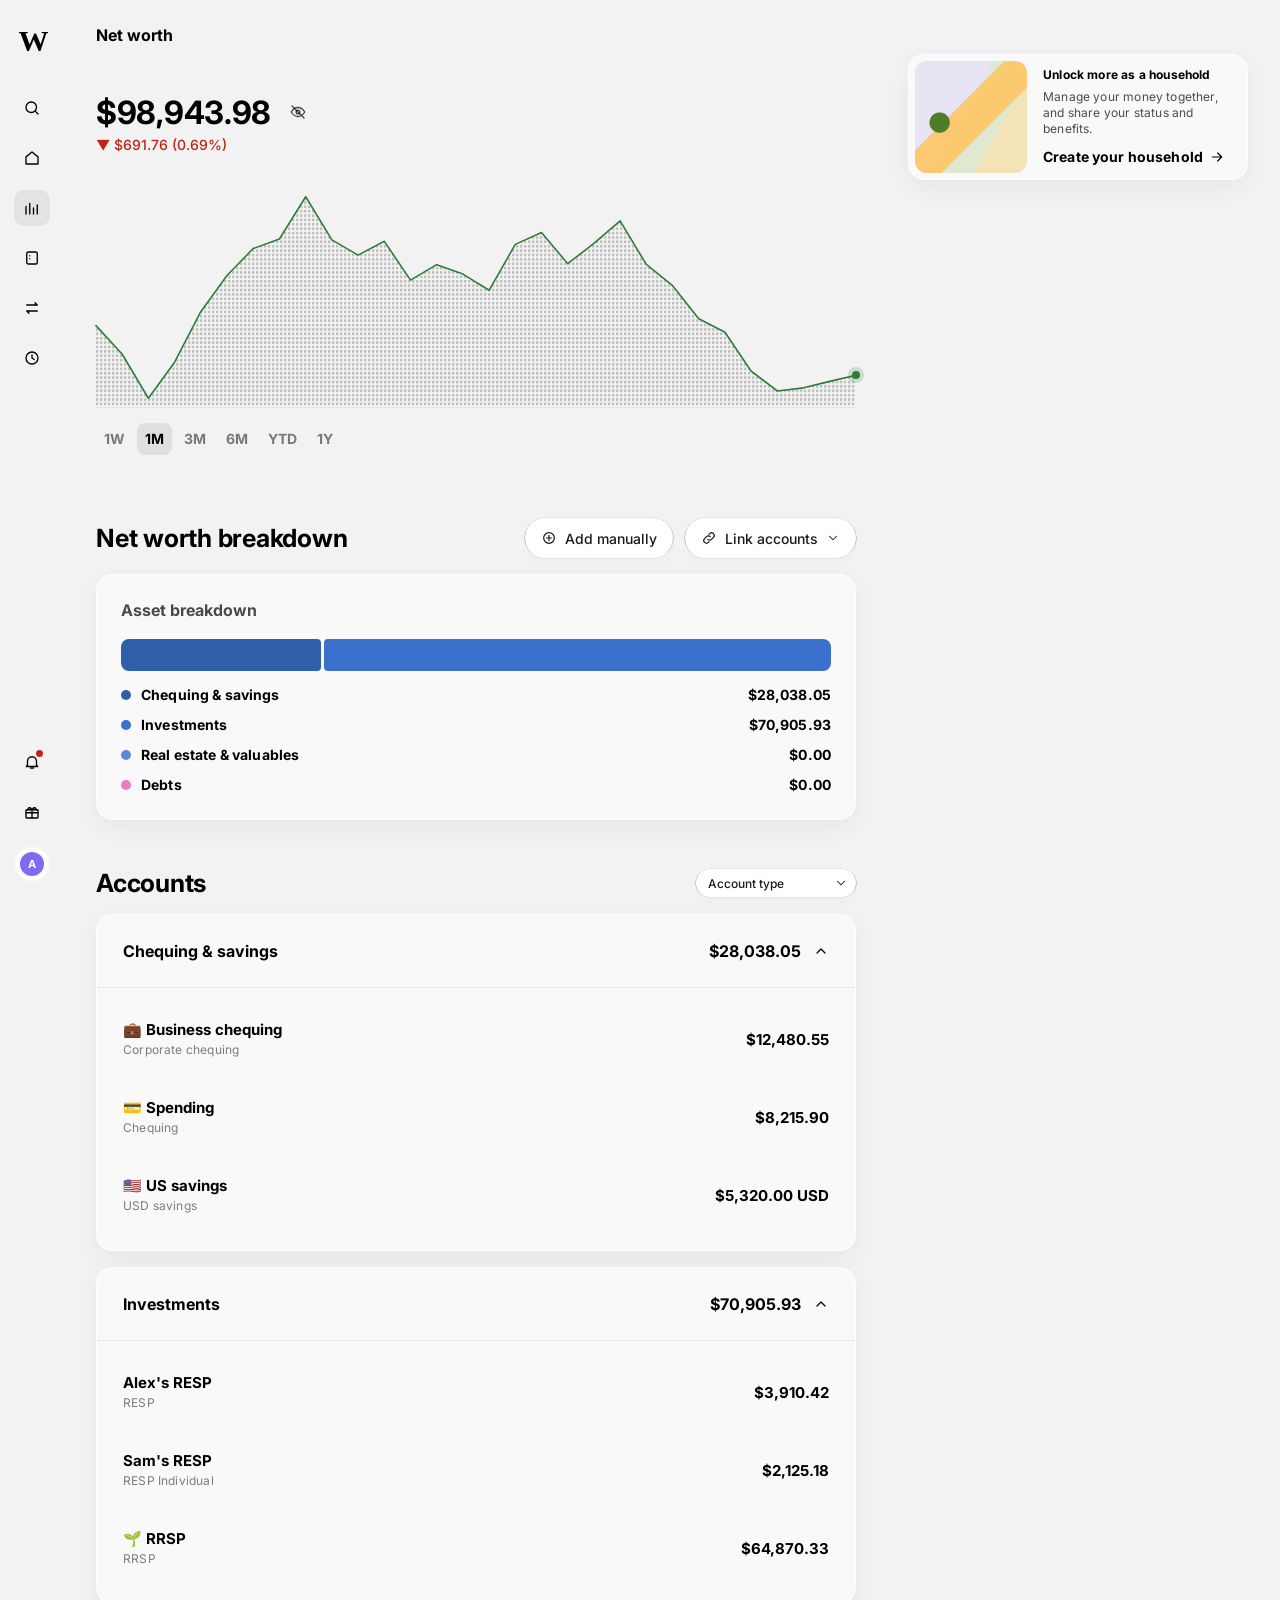
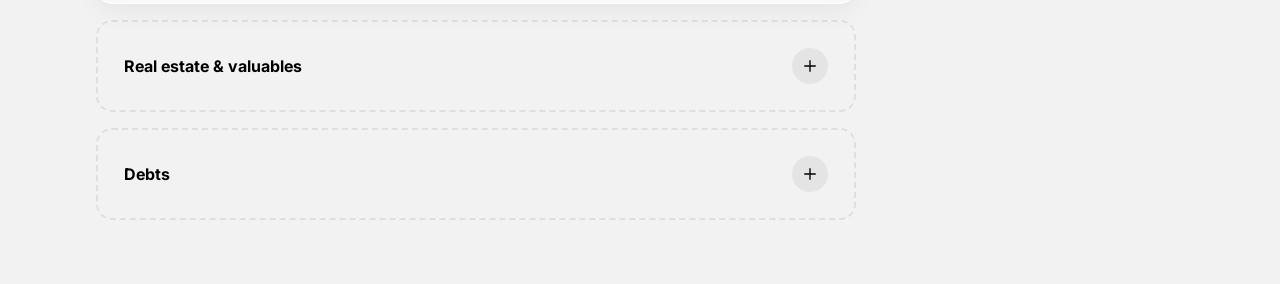
==== index.html @ 1801b8ef "Recreate Wealthsimple net worth page Co-Authored-By: Claude Opus 5.5 <noreply@anthropic.com>" ====
<!doctype html>
<html lang="en">
<head>
  <meta charset="utf-8">
  <meta name="viewport" content="width=device-width, initial-scale=1">
  <title>Net worth</title>
  <link rel="preconnect" href="https://fonts.googleapis.com">
  <link rel="stylesheet" href="https://fonts.googleapis.com/css2?family=Inter:wght@400;500;700&display=swap">
  <link rel="stylesheet" href="styles.css">
</head>
<body>

  <!-- Desktop sidebar -->
  <nav class="sidebar" aria-label="Main">
    <a class="logo" href="#" aria-label="Home">W</a>
    <div class="sidebar-icons">
      <button class="nav-icon" aria-label="Search"><svg viewBox="0 0 24 24"><circle cx="11" cy="11" r="7"/><path d="m20 20-3.5-3.5"/></svg></button>
      <button class="nav-icon" aria-label="Home"><svg viewBox="0 0 24 24"><path d="M4 10.5 12 4l8 6.5V20H4z"/></svg></button>
      <button class="nav-icon is-active" aria-label="Net worth"><svg viewBox="0 0 24 24"><path d="M4 20V10M9 20V6M14 20v-8M19 20V8"/></svg></button>
      <button class="nav-icon" aria-label="Accounts"><svg viewBox="0 0 24 24"><rect x="5" y="4" width="14" height="16" rx="2"/><path d="M9 9h.01M9 13h.01"/></svg></button>
      <button class="nav-icon" aria-label="Transfer"><svg viewBox="0 0 24 24"><path d="M5 8h14l-3-3M19 16H5l3 3"/></svg></button>
      <button class="nav-icon" aria-label="Activity"><svg viewBox="0 0 24 24"><circle cx="12" cy="12" r="8"/><path d="M12 8v4l3 2"/></svg></button>
    </div>
    <div class="sidebar-bottom">
      <button class="nav-icon has-dot" aria-label="Notifications"><svg viewBox="0 0 24 24"><path d="M6 16V11a6 6 0 0 1 12 0v5l1.5 2h-15z"/><path d="M10 20h4"/></svg></button>
      <button class="nav-icon" aria-label="Rewards"><svg viewBox="0 0 24 24"><rect x="4" y="9" width="16" height="11" rx="1"/><path d="M12 9v11M4 13h16M12 9c-2-4-6-3-5 0M12 9c2-4 6-3 5 0"/></svg></button>
      <div class="avatar">A</div>
    </div>
  </nav>

  <!-- Mobile top bar -->
  <header class="mobile-header">
    <button class="back-btn" aria-label="Back"><svg viewBox="0 0 24 24"><path d="M19 12H5m6-6-6 6 6 6"/></svg></button>
    <h1>Net worth</h1>
  </header>

  <main class="page">
    <h1 class="page-title">Net worth</h1>

    <div class="layout">
      <div class="content">

        <!-- Total + chart -->
        <section class="summary">
          <div class="total-row">
            <span class="total" id="total"></span>
            <button class="hide-btn" id="hideBtn" aria-label="Hide balances">
              <svg viewBox="0 0 24 24"><path d="M3 12s3.5-6 9-6 9 6 9 6-3.5 6-9 6-9-6-9-6z"/><circle cx="12" cy="12" r="2.5"/><path d="M4 4l16 16"/></svg>
            </button>
          </div>
          <div class="change" id="change"></div>
          <div class="chart" id="chart"></div>
          <div class="ranges" id="ranges" role="tablist"></div>
        </section>

        <!-- Breakdown -->
        <section>
          <div class="section-head">
            <h2>Net worth breakdown</h2>
            <div class="head-actions">
              <button class="pill"><svg viewBox="0 0 24 24"><circle cx="12" cy="12" r="8"/><path d="M12 8v8M8 12h8"/></svg>Add manually</button>
              <button class="pill"><svg viewBox="0 0 24 24"><path d="M10 14a4 4 0 0 0 5.66 0l3-3a4 4 0 0 0-5.66-5.66l-1 1M14 10a4 4 0 0 0-5.66 0l-3 3a4 4 0 0 0 5.66 5.66l1-1"/></svg>Link accounts<svg class="chev" viewBox="0 0 24 24"><path d="m6 9 6 6 6-6"/></svg></button>
            </div>
          </div>
          <div class="card breakdown">
            <span class="card-label">Asset breakdown</span>
            <div class="bar" id="bar"></div>
            <ul class="legend" id="legend"></ul>
          </div>
        </section>

        <!-- Mobile-only promo + tiles -->
        <div class="mobile-only">
          <div class="card promo promo-mobile">
            <div class="promo-art" aria-hidden="true"></div>
            <div class="promo-text">
              <p class="promo-title">Build wealth, together</p>
              <p class="promo-body">Create a household to get a full view of your shared finances.</p>
            </div>
            <button class="round-btn" aria-label="Create household"><svg viewBox="0 0 24 24"><path d="M5 12h14m-6-6 6 6-6 6"/></svg></button>
          </div>
          <div class="tiles">
            <div><button class="tile" aria-label="Link new account"><svg viewBox="0 0 24 24"><path d="M10 14a4 4 0 0 0 5.66 0l3-3a4 4 0 0 0-5.66-5.66l-1 1M14 10a4 4 0 0 0-5.66 0l-3 3a4 4 0 0 0 5.66 5.66l1-1"/></svg></button><span>Link new account</span></div>
            <div><button class="tile" aria-label="Add manually"><svg viewBox="0 0 24 24"><path d="M12 5v14M5 12h14"/></svg></button><span>Add manually</span></div>
          </div>
        </div>

        <!-- Accounts -->
        <section>
          <div class="section-head">
            <h2>Accounts</h2>
            <label class="pill pill-small select">
              <select id="sort" aria-label="Sort accounts">
                <option value="type">Account type</option>
                <option value="balance">Balance (high to low)</option>
              </select>
              <svg class="chev" viewBox="0 0 24 24"><path d="m6 9 6 6 6-6"/></svg>
            </label>
          </div>
          <div id="accounts"></div>
        </section>
      </div>

      <!-- Desktop promo -->
      <aside class="aside">
        <div class="card promo">
          <div class="promo-art" aria-hidden="true"></div>
          <div class="promo-text">
            <p class="promo-title">Unlock more as a household</p>
            <p class="promo-body">Manage your money together, and share your status and benefits.</p>
            <a class="promo-link" href="#">Create your household <svg viewBox="0 0 24 24"><path d="M5 12h14m-6-6 6 6-6 6"/></svg></a>
          </div>
        </div>
      </aside>
    </div>
  </main>

  <!-- Mobile bottom tab bar -->
  <nav class="tabbar" aria-label="Tabs">
    <button class="tab is-active" aria-label="Home"><svg viewBox="0 0 24 24" class="filled"><path d="M4 10.5 12 4l8 6.5V20h-5v-5h-6v5H4z"/></svg></button>
    <button class="tab" aria-label="Search"><svg viewBox="0 0 24 24"><circle cx="11" cy="11" r="7"/><path d="m20 20-3.5-3.5"/></svg></button>
    <button class="tab" aria-label="Transfer"><svg viewBox="0 0 24 24"><path d="M5 8h14l-3-3M19 16H5l3 3"/></svg></button>
    <button class="tab" aria-label="Activity"><svg viewBox="0 0 24 24"><circle cx="12" cy="12" r="8"/><path d="M12 8v4l3 2"/></svg></button>
  </nav>

  <!-- Account drawer -->
  <div class="overlay" id="overlay" hidden>
    <div class="backdrop" id="backdrop"></div>
    <aside class="drawer" role="dialog" aria-modal="true" aria-labelledby="drawerName">
      <button class="close-btn" id="closeDrawer" aria-label="Close"><svg viewBox="0 0 24 24"><path d="M6 6l12 12M18 6 6 18"/></svg></button>
      <p class="drawer-type" id="drawerType"></p>
      <h3 class="drawer-name" id="drawerName"></h3>
      <p class="drawer-balance" id="drawerBalance"></p>
      <div class="chart chart-small" id="drawerChart"></div>
      <div class="ranges" id="drawerRanges"></div>
      <dl class="drawer-stats" id="drawerStats"></dl>
      <div class="drawer-actions">
        <button class="pill">Edit</button>
        <button class="btn-dark">View details</button>
      </div>
    </aside>
  </div>

  <script src="data.js"></script>
  <script src="app.js"></script>
</body>
</html>
---- styles.css ----
/* Values below were measured from the live Wealthsimple net worth page.
   Wealthsimple Sans is their own font, so Inter stands in for it. */

:root {
  --font: "Wealthsimple Sans", "Inter", -apple-system, BlinkMacSystemFont, sans-serif;

  --page-bg: #f2f2f2;
  --card-bg: #f9f9f9;
  --card-border: #ffffff;
  --card-shadow: 0 8px 24px rgba(0, 0, 0, 0.05);
  --radius-card: 16px;

  --text: #000000;
  --text-strong: #1a1a1a;
  --text-muted: rgba(0, 0, 0, 0.7);
  --text-subtle: rgba(0, 0, 0, 0.5);
  --divider: rgba(0, 0, 0, 0.06);

  --pill-shadow:
    -1.33px 0 0 -0.83px #a0a0a0,
    1.33px 0 0 -0.83px #a0a0a0,
    0 0 0 0.5px #d7d7d7,
    0 6.5px 6px 0.5px rgba(0, 0, 0, 0.016);

  --chart-line: #2f7d3a;
  --chart-fill: rgba(47, 125, 58, 0.12);
  --notification: #c02416;

  --sidebar-w: 64px;
  --content-w: 760px;
}

* { box-sizing: border-box; }

body {
  margin: 0;
  font-family: var(--font);
  font-size: 14px;
  color: var(--text);
  background: var(--page-bg);
  -webkit-font-smoothing: antialiased;
}

button { font: inherit; color: inherit; cursor: pointer; }
h1, h2, h3, p { margin: 0; }

svg {
  width: 20px;
  height: 20px;
  fill: none;
  stroke: currentColor;
  stroke-width: 1.8;
  stroke-linecap: round;
  stroke-linejoin: round;
  flex-shrink: 0;
}
svg.filled { fill: currentColor; stroke: none; }

/* ---------- Sidebar (desktop) ---------- */

.sidebar {
  position: fixed;
  inset: 0 auto 0 0;
  width: var(--sidebar-w);
  display: flex;
  flex-direction: column;
  align-items: center;
  padding: 24px 0;
  gap: 32px;
}
.logo {
  font-family: Georgia, "Times New Roman", serif;
  font-weight: 700;
  font-size: 30px;
  color: var(--text);
  text-decoration: none;
  letter-spacing: -3px;
}
.sidebar-icons, .sidebar-bottom {
  display: flex;
  flex-direction: column;
  align-items: center;
  gap: 14px;
}
.sidebar-bottom { margin-top: auto; }
.nav-icon {
  position: relative;
  width: 36px;
  height: 36px;
  display: grid;
  place-items: center;
  border: 0;
  border-radius: 10px;
  background: transparent;
}
.nav-icon svg { width: 18px; height: 18px; }
.nav-icon:hover, .nav-icon.is-active { background: rgba(0, 0, 0, 0.06); }
.nav-icon.has-dot::after {
  content: "";
  position: absolute;
  top: 6px;
  right: 7px;
  width: 7px;
  height: 7px;
  border-radius: 50%;
  background: var(--notification);
}
.avatar {
  width: 24px;
  height: 24px;
  border-radius: 50%;
  display: grid;
  place-items: center;
  font-size: 11px;
  font-weight: 700;
  color: #fff;
  background: #7c6cf2;
  box-shadow: 0 0 0 5px #fff;
  margin-top: 8px;
}

/* ---------- Page layout ---------- */

.page { padding: 24px 32px 64px calc(var(--sidebar-w) + 32px); }
.page-title { font-size: 16px; font-weight: 700; line-height: 22px; margin-bottom: 48px; }

.layout { display: flex; gap: 32px; align-items: flex-start; }
.content { flex: 0 1 var(--content-w); min-width: 0; display: flex; flex-direction: column; gap: 48px; }
.aside { flex: 0 0 340px; margin-left: auto; position: sticky; top: 24px; margin-top: -40px; }

/* ---------- Summary + chart ---------- */

.total-row { display: flex; align-items: center; gap: 14px; }
.total { font-size: 32px; font-weight: 700; line-height: 38px; letter-spacing: -0.3px; }
.hide-btn { border: 0; background: none; padding: 4px; color: var(--text-muted); }
.hide-btn svg { width: 18px; height: 18px; }
.change { margin-top: 4px; font-size: 14px; font-weight: 500; min-height: 20px; }
.change.up { color: var(--chart-line); }
.change.down { color: var(--notification); }

.chart { position: relative; height: 220px; margin-top: 32px; border-bottom: 1px solid var(--divider); }
.chart svg { width: 100%; height: 100%; display: block; overflow: visible; }
.chart .line { stroke: var(--chart-line); stroke-width: 1.6; fill: none; }
.chart .area { stroke: none; }
.chart .hover-line { stroke: rgba(0, 0, 0, 0.2); stroke-width: 1; }
.chart-tip {
  position: absolute;
  top: -28px;
  transform: translateX(-50%);
  font-size: 12px;
  font-weight: 500;
  white-space: nowrap;
  pointer-events: none;
  color: var(--text-muted);
}
.chart-small { height: 220px; margin-top: 24px; }

.ranges { display: flex; gap: 4px; padding: 15px 0; }
.range {
  border: 0;
  background: none;
  padding: 6px 8px;
  border-radius: 8px;
  font-size: 14px;
  font-weight: 700;
  line-height: 20px;
  color: var(--text-subtle);
}
.range:hover { color: var(--text); }
.range.is-active { color: var(--text); background: rgba(0, 0, 0, 0.08); }

/* ---------- Section headers + pills ---------- */

.section-head {
  display: flex;
  align-items: center;
  justify-content: space-between;
  gap: 12px;
  margin-bottom: 16px;
}
.section-head h2 { font-size: 25px; font-weight: 700; line-height: 30px; letter-spacing: -0.25px; }
.head-actions { display: flex; gap: 12px; }

.pill {
  display: inline-flex;
  align-items: center;
  gap: 8px;
  height: 40px;
  padding: 0 16px;
  border: 0;
  border-radius: 1000px;
  background: #fff;
  box-shadow: var(--pill-shadow);
  font-size: 14px;
  font-weight: 500;
  color: var(--text-strong);
}
.pill svg { width: 16px; height: 16px; }
.pill .chev { width: 14px; height: 14px; }
.pill:hover { background: #fafafa; }
.pill-small { height: 28px; padding: 0 8px 0 12px; font-size: 12px; gap: 4px; }

.select { position: relative; }
.select select {
  appearance: none;
  border: 0;
  background: transparent;
  font: inherit;
  color: inherit;
  padding-right: 4px;
  cursor: pointer;
  outline: none;
}

/* ---------- Cards ---------- */

.card {
  background: var(--card-bg);
  border: 1px solid var(--card-border);
  border-radius: var(--radius-card);
  box-shadow: var(--card-shadow);
}

.breakdown { padding: 24px; }
.card-label { font-size: 16px; font-weight: 700; line-height: 22px; color: var(--text-muted); }

.bar { display: flex; gap: 3px; height: 32px; margin: 18px 0 14px; }
.bar-seg { height: 100%; border-radius: 4px; transition: flex-grow 0.3s; min-width: 4px; }
.bar-seg:first-child { border-top-left-radius: 8px; border-bottom-left-radius: 8px; }
.bar-seg:last-child { border-top-right-radius: 8px; border-bottom-right-radius: 8px; }

.legend { list-style: none; margin: 0; padding: 0; display: flex; flex-direction: column; gap: 10px; }
.legend li { display: flex; align-items: center; gap: 10px; font-weight: 700; line-height: 20px; letter-spacing: 0.14px; }
.legend .amount { margin-left: auto; }
.dot { width: 10px; height: 10px; border-radius: 50%; flex-shrink: 0; }

/* Account groups */
#accounts { display: flex; flex-direction: column; gap: 16px; }

.group { padding: 0; overflow: hidden; }
.group-head {
  width: 100%;
  display: flex;
  align-items: center;
  gap: 12px;
  padding: 26px 26px 26px 26px;
  border: 0;
  background: none;
  text-align: left;
  font-weight: 700;
  font-size: 16px;
}
.group-head .amount { margin-left: auto; }
.group-head .chev { width: 16px; height: 16px; transition: transform 0.2s; }
.group.is-collapsed .chev { transform: rotate(180deg); }
.group-body { border-top: 1px solid var(--divider); padding: 12px 0 16px; }
.group.is-collapsed .group-body { display: none; }

.account {
  width: calc(100% - 16px);
  margin: 0 8px;
  display: flex;
  align-items: center;
  height: 78px;
  padding: 0 18px;
  border: 0;
  border-radius: 8px;
  background: none;
  text-align: left;
}
.account:hover { background: rgba(0, 0, 0, 0.035); }
.account-name { font-weight: 700; font-size: 15px; line-height: 20px; }
.account-type { font-size: 12px; line-height: 16px; letter-spacing: 0.18px; color: var(--text-subtle); margin-top: 2px; }
.account .amount { margin-left: auto; font-weight: 700; font-size: 15px; }

/* Flat list, used when sorting by balance */
.account-card { height: 104px; margin: 0; width: 100%; padding: 0 31px; }

/* Empty group: dashed, with a + button */
.group-empty {
  display: flex;
  align-items: center;
  justify-content: space-between;
  padding: 26px;
  border: 2px dashed rgba(0, 0, 0, 0.08);
  border-radius: var(--radius-card);
  font-weight: 700;
  font-size: 16px;
}
.round-btn {
  width: 36px;
  height: 36px;
  display: grid;
  place-items: center;
  border: 0;
  border-radius: 50%;
  background: rgba(0, 0, 0, 0.06);
}
.round-btn svg { width: 18px; height: 18px; }
.round-btn:hover { background: rgba(0, 0, 0, 0.1); }

/* Promo */
.promo { display: flex; gap: 16px; padding: 6px; align-items: center; }
.promo-art {
  width: 112px;
  height: 112px;
  flex-shrink: 0;
  border-radius: 12px;
  background:
    radial-gradient(circle at 22% 55%, #4f7d27 0 9%, transparent 10%),
    linear-gradient(135deg, transparent 40%, rgba(255, 196, 92, 0.85) 40% 62%, transparent 62%),
    linear-gradient(120deg, #e9e4f3 0 45%, #dfe9cf 45% 70%, #f5e3b8 70%),
    #eee;
}
.promo-title { font-size: 12px; font-weight: 700; line-height: 16px; letter-spacing: 0.18px; }
.promo-body { font-size: 12px; line-height: 16px; letter-spacing: 0.18px; color: var(--text-muted); margin-top: 6px; max-width: 210px; }
.promo-link {
  display: inline-flex;
  align-items: center;
  gap: 6px;
  margin-top: 10px;
  font-weight: 700;
  line-height: 20px;
  letter-spacing: 0.14px;
  color: var(--text);
  text-decoration: none;
}
.promo-link svg { width: 16px; height: 16px; }

/* ---------- Drawer ---------- */

.overlay {
  position: fixed;
  inset: 0;
  z-index: 20;
}
.backdrop {
  position: absolute;
  inset: 0;
  background: rgba(120, 120, 120, 0.45);
  backdrop-filter: blur(6px);
  -webkit-backdrop-filter: blur(6px);
}
.overlay[hidden] { display: none; }
.drawer {
  position: absolute;
  top: 0;
  right: 0;
  width: 432px;
  max-width: 100%;
  background: #fff;
  border-bottom-left-radius: 24px;
  padding: 72px 28px 0;
  box-shadow: 0 16px 40px rgba(0, 0, 0, 0.12);
  animation: slide-in 0.25s ease-out;
}
@keyframes slide-in { from { transform: translateX(40px); opacity: 0; } }
.close-btn { position: absolute; top: 18px; right: 18px; border: 0; background: none; padding: 6px; }
.drawer-type { font-size: 14px; font-weight: 500; color: var(--text-muted); }
.drawer-name { font-size: 19px; font-weight: 700; margin-top: 2px; }
.drawer-balance { font-size: 34px; font-weight: 700; margin-top: 28px; letter-spacing: -0.4px; }
.drawer .chart .area { display: none; }
.drawer-stats { margin: 48px 0 0; }
.drawer-stats div { display: flex; justify-content: space-between; padding: 12px 0; font-size: 14px; }
.drawer-stats div + div { border-top: 1px solid var(--divider); }
.drawer-stats dt { color: var(--text-muted); }
.drawer-stats dd { margin: 0; }
.drawer-actions {
  display: flex;
  justify-content: space-between;
  margin: 16px -28px 0;
  padding: 18px 28px 20px;
  border-top: 1px solid var(--divider);
}
.drawer-actions .pill { width: 130px; justify-content: center; }
.btn-dark {
  height: 42px;
  padding: 0 24px;
  border: 0;
  border-radius: 1000px;
  background: #000;
  color: #fff;
  font-weight: 500;
}

/* Hidden balances */
body.is-hidden .money { filter: blur(7px); user-select: none; }

/* ---------- Mobile ---------- */

.mobile-header, .tabbar, .mobile-only { display: none; }

@media (max-width: 720px) {
  .sidebar, .aside, .page-title, .head-actions { display: none; }

  .mobile-header {
    display: flex;
    align-items: center;
    justify-content: center;
    position: sticky;
    top: 0;
    z-index: 10;
    height: 72px;
    background: linear-gradient(var(--page-bg) 70%, rgba(242, 242, 242, 0));
  }
  .mobile-header h1 { font-size: 17px; font-weight: 700; }
  .back-btn {
    position: absolute;
    left: 16px;
    width: 48px;
    height: 48px;
    display: grid;
    place-items: center;
    border-radius: 50%;
    border: 1px solid rgba(0, 0, 0, 0.08);
    background: #fff;
  }

  .page { padding: 8px 16px 120px; }
  .content { gap: 32px; }
  .total { font-size: 28px; }
  .chart { height: 180px; }

  .breakdown .card-label { font-size: 15px; }
  .bar { height: 48px; margin: 22px 0 20px; }
  .bar-seg:first-child { border-top-left-radius: 10px; border-bottom-left-radius: 10px; }
  .bar-seg:last-child { border-top-right-radius: 10px; border-bottom-right-radius: 10px; }
  .legend { gap: 16px; }
  .legend li { font-weight: 400; font-size: 15px; color: var(--text-muted); }
  .legend .amount { color: var(--text); font-weight: 500; }

  .mobile-only { display: flex; flex-direction: column; gap: 20px; }
  .promo-mobile { position: relative; padding: 6px; align-items: stretch; }
  .promo-mobile .promo-art { width: 118px; height: auto; min-height: 136px; }
  .promo-mobile .promo-text { padding: 20px 40px 20px 0; }
  .promo-mobile .promo-title { font-size: 15px; }
  .promo-mobile .promo-body { font-size: 15px; line-height: 21px; max-width: none; }
  .promo-mobile .round-btn { position: absolute; right: 10px; bottom: 10px; }

  .tiles { display: grid; grid-template-columns: 1fr 1fr; gap: 12px; text-align: center; }
  .tiles span { display: block; font-weight: 700; font-size: 12px; margin-top: 12px; }
  .tile {
    width: 100%;
    height: 64px;
    display: grid;
    place-items: center;
    border: 1px solid #fff;
    border-radius: 16px;
    background: var(--card-bg);
    box-shadow: var(--card-shadow);
  }

  .section-head h2 { font-size: 24px; }
  .select { box-shadow: none; background: none; font-size: 15px; color: var(--text-muted); }

  .group-head { padding: 22px 20px; font-size: 16px; color: var(--text-muted); font-weight: 500; }
  .group-head .amount { color: var(--text); font-weight: 500; }
  .group-head .chev {
    width: 32px;
    height: 32px;
    padding: 8px;
    border-radius: 50%;
    background: rgba(0, 0, 0, 0.05);
  }
  .group-body { border-top: 0; padding-top: 0; }
  .account { height: 70px; padding: 0 12px; }
  .account-name { font-weight: 400; font-size: 16px; }
  .account-type { font-size: 14px; }
  .account .amount { font-weight: 400; font-size: 16px; }

  .tabbar {
    display: flex;
    position: fixed;
    left: 50%;
    bottom: 20px;
    z-index: 15;
    transform: translateX(-50%);
    gap: 4px;
    padding: 4px;
    border-radius: 1000px;
    background: rgba(255, 255, 255, 0.85);
    backdrop-filter: blur(14px);
    -webkit-backdrop-filter: blur(14px);
    box-shadow: 0 0 0 1px rgba(0, 0, 0, 0.06), 0 8px 24px rgba(0, 0, 0, 0.1);
  }
  .tab {
    width: 72px;
    height: 56px;
    display: grid;
    place-items: center;
    border: 0;
    border-radius: 1000px;
    background: none;
    color: rgba(0, 0, 0, 0.4);
  }
  .tab svg { width: 24px; height: 24px; }
  .tab.is-active { background: rgba(0, 0, 0, 0.07); color: var(--text); }

  .drawer { width: 100%; border-radius: 0 0 24px 24px; }
}
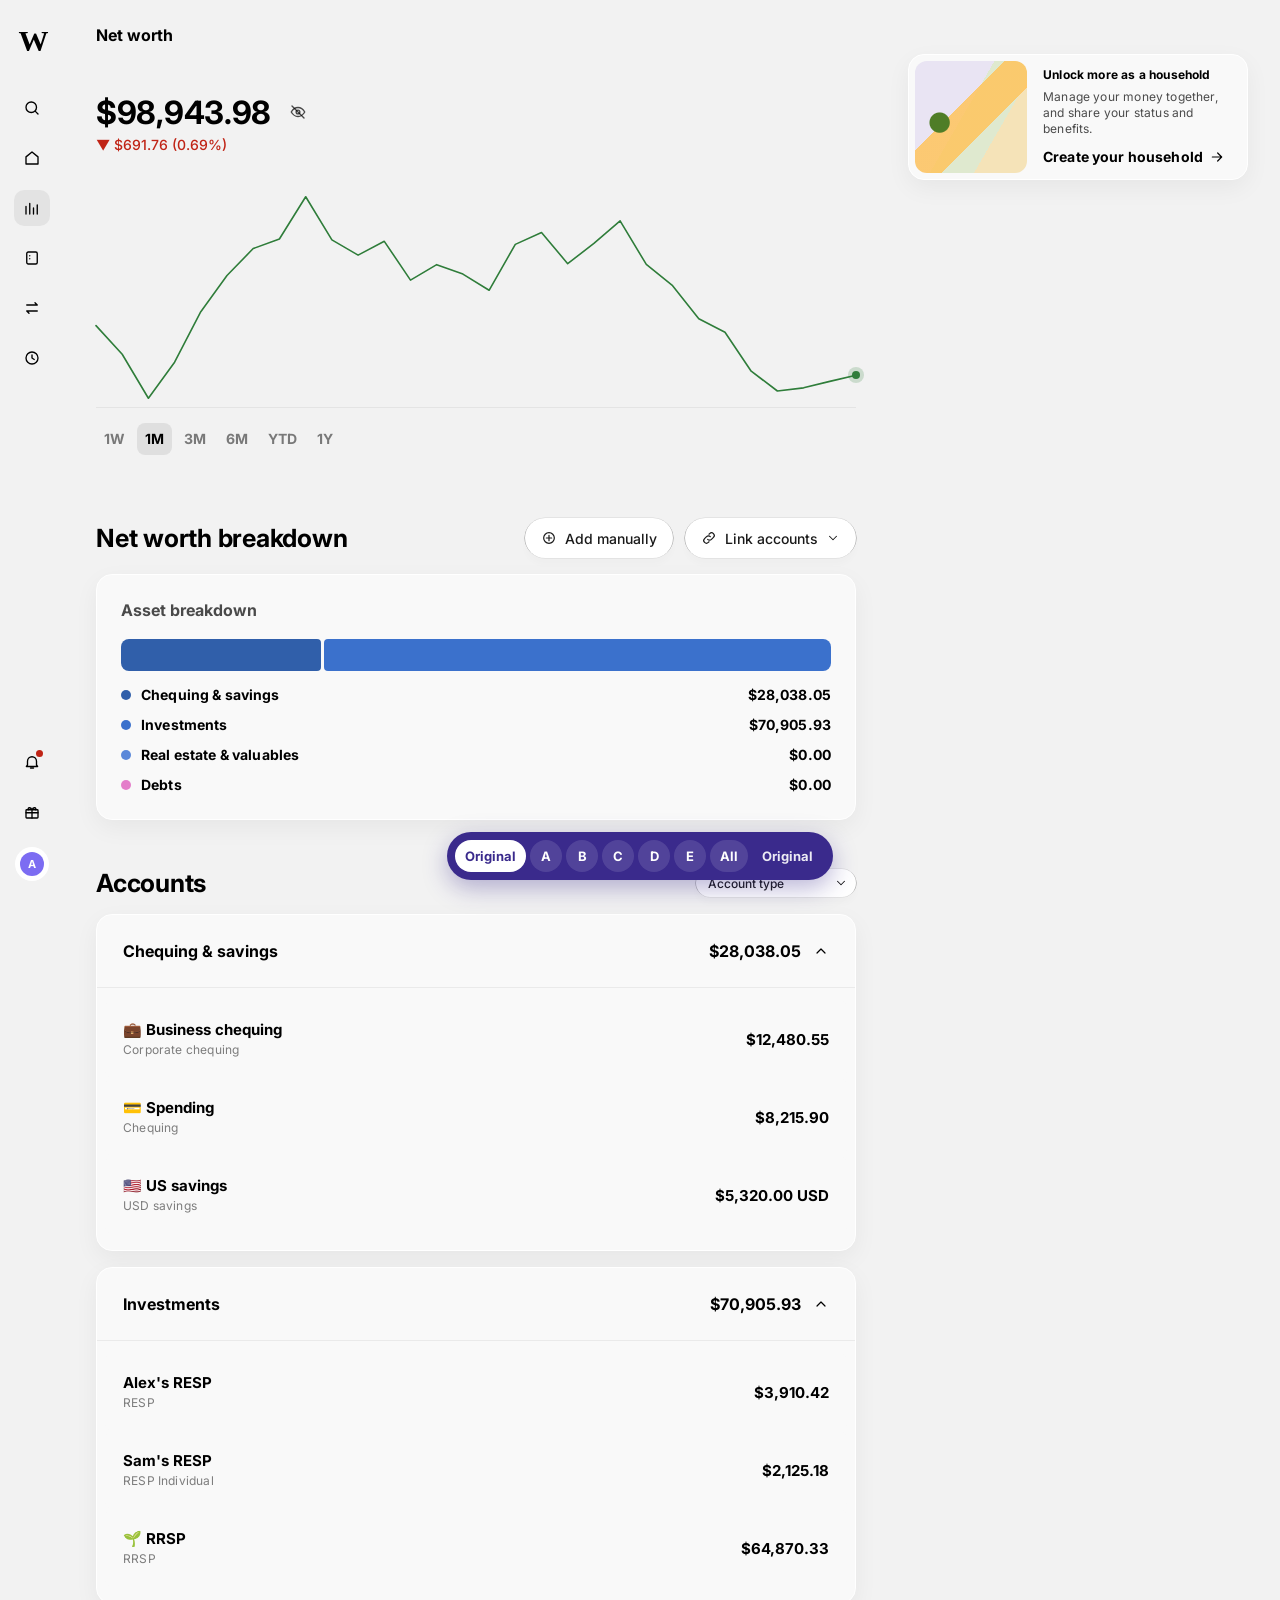
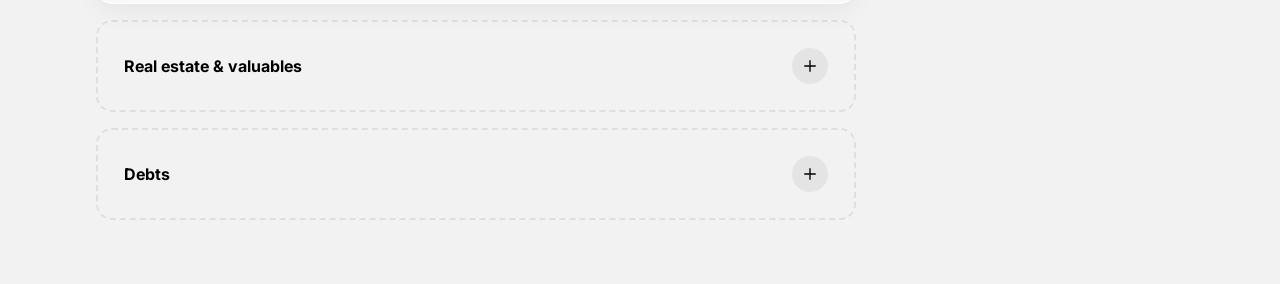
==== commit 56f31097: "Prototype five ways to leave accounts out of net worth A: switch in the account panel. B: customize-" ====
--- a/index.html
+++ b/index.html
@@ -9,6 +9,9 @@
   <link rel="stylesheet" href="styles.css">
 </head>
 <body>
+
+  <!-- Prototype switcher: not part of the design -->
+  <div class="switcher" id="switcher"></div>
 
   <!-- Desktop sidebar -->
   <nav class="sidebar" aria-label="Main">
@@ -42,13 +45,18 @@
 
         <!-- Total + chart -->
         <section class="summary">
+          <div class="view-bar" id="viewBar"></div>
           <div class="total-row">
             <span class="total" id="total"></span>
             <button class="hide-btn" id="hideBtn" aria-label="Hide balances">
               <svg viewBox="0 0 24 24"><path d="M3 12s3.5-6 9-6 9 6 9 6-3.5 6-9 6-9-6-9-6z"/><circle cx="12" cy="12" r="2.5"/><path d="M4 4l16 16"/></svg>
             </button>
+            <button class="hide-btn" id="customizeBtn" aria-label="Customize your net worth" hidden>
+              <svg viewBox="0 0 24 24"><path d="M4 7h10M18 7h2M4 17h4M12 17h8"/><circle cx="16" cy="7" r="2"/><circle cx="10" cy="17" r="2"/></svg>
+            </button>
           </div>
           <div class="change" id="change"></div>
+          <div class="total-note" id="totalNote"></div>
           <div class="chart" id="chart"></div>
           <div class="ranges" id="ranges" role="tablist"></div>
         </section>
@@ -134,6 +142,7 @@
       <div class="chart chart-small" id="drawerChart"></div>
       <div class="ranges" id="drawerRanges"></div>
       <dl class="drawer-stats" id="drawerStats"></dl>
+      <div id="drawerExtra"></div>
       <div class="drawer-actions">
         <button class="pill">Edit</button>
         <button class="btn-dark">View details</button>
@@ -141,6 +150,14 @@
     </aside>
   </div>
 
+  <!-- Account picker sheet (prototypes B and E) -->
+  <div class="overlay" id="sheetOverlay" hidden>
+    <div class="backdrop" data-close></div>
+    <div class="sheet" id="sheet" role="dialog" aria-modal="true"></div>
+  </div>
+
+  <div class="toast" id="toast" role="status" hidden></div>
+
   <script src="data.js"></script>
   <script src="app.js"></script>
 </body>
--- a/styles.css
+++ b/styles.css
@@ -23,7 +23,6 @@
     0 6.5px 6px 0.5px rgba(0, 0, 0, 0.016);
 
   --chart-line: #2f7d3a;
-  --chart-fill: rgba(47, 125, 58, 0.12);
   --notification: #c02416;
 
   --sidebar-w: 64px;
@@ -141,7 +140,6 @@
 .chart { position: relative; height: 220px; margin-top: 32px; border-bottom: 1px solid var(--divider); }
 .chart svg { width: 100%; height: 100%; display: block; overflow: visible; }
 .chart .line { stroke: var(--chart-line); stroke-width: 1.6; fill: none; }
-.chart .area { stroke: none; }
 .chart .hover-line { stroke: rgba(0, 0, 0, 0.2); stroke-width: 1; }
 .chart-tip {
   position: absolute;
@@ -256,25 +254,39 @@
 .group-body { border-top: 1px solid var(--divider); padding: 12px 0 16px; }
 .group.is-collapsed .group-body { display: none; }
 
+/* Each account is a row: a foreground (the clickable account plus any
+   action button) that can slide to reveal a swipe action behind it. */
+.account-row { position: relative; margin: 0 8px; border-radius: 8px; overflow: hidden; }
+.row-fg {
+  position: relative;
+  z-index: 1;
+  display: flex;
+  align-items: center;
+  border-radius: 8px;
+  background: var(--card-bg);
+  transition: transform 0.2s ease-out;
+  touch-action: pan-y;
+}
+.row-fg:hover { background: #f2f2f2; }
 .account {
-  width: calc(100% - 16px);
-  margin: 0 8px;
+  flex: 1;
+  min-width: 0;
   display: flex;
   align-items: center;
   height: 78px;
   padding: 0 18px;
   border: 0;
-  border-radius: 8px;
   background: none;
   text-align: left;
 }
-.account:hover { background: rgba(0, 0, 0, 0.035); }
 .account-name { font-weight: 700; font-size: 15px; line-height: 20px; }
 .account-type { font-size: 12px; line-height: 16px; letter-spacing: 0.18px; color: var(--text-subtle); margin-top: 2px; }
 .account .amount { margin-left: auto; font-weight: 700; font-size: 15px; }
 
 /* Flat list, used when sorting by balance */
-.account-card { height: 104px; margin: 0; width: 100%; padding: 0 31px; }
+.account-row.card { margin: 0; }
+.account-row.card .row-fg { border-radius: var(--radius-card); }
+.account-card { height: 104px; padding: 0 31px; }
 
 /* Empty group: dashed, with a + button */
 .group-empty {
@@ -359,7 +371,6 @@
 .drawer-type { font-size: 14px; font-weight: 500; color: var(--text-muted); }
 .drawer-name { font-size: 19px; font-weight: 700; margin-top: 2px; }
 .drawer-balance { font-size: 34px; font-weight: 700; margin-top: 28px; letter-spacing: -0.4px; }
-.drawer .chart .area { display: none; }
 .drawer-stats { margin: 48px 0 0; }
 .drawer-stats div { display: flex; justify-content: space-between; padding: 12px 0; font-size: 14px; }
 .drawer-stats div + div { border-top: 1px solid var(--divider); }
@@ -498,3 +509,303 @@
 
   .drawer { width: 100%; border-radius: 0 0 24px 24px; }
 }
+
+/* =========================================================
+   Exclude-accounts prototypes (variants A to E)
+   ========================================================= */
+
+/* Accounts left out of the total */
+.is-excluded .account-name,
+.is-excluded .account .amount { color: var(--text-subtle); }
+.tag {
+  display: inline-block;
+  margin-left: 8px;
+  padding: 2px 8px;
+  border-radius: 1000px;
+  background: rgba(0, 0, 0, 0.06);
+  color: var(--text-muted);
+  font-size: 11px;
+  font-weight: 500;
+  line-height: 16px;
+  vertical-align: 1px;
+}
+
+/* Icon button inside a row (D: eye, C: more) */
+.row-action {
+  width: 36px;
+  height: 36px;
+  margin-right: 12px;
+  display: grid;
+  place-items: center;
+  border: 0;
+  border-radius: 50%;
+  background: none;
+  color: var(--text-muted);
+  opacity: 0;
+}
+.row-action svg { width: 18px; height: 18px; }
+.row-action:hover { background: rgba(0, 0, 0, 0.07); color: var(--text); }
+.row-fg:hover .row-action,
+.row-action:focus-visible,
+.is-excluded .row-action,
+.row-action.always { opacity: 1; }
+
+/* D: swipe action revealed behind the row on mobile */
+.swipe-action {
+  position: absolute;
+  inset: 0 0 0 auto;
+  width: 110px;
+  border: 0;
+  background: #1a1a1a;
+  color: #fff;
+  font-weight: 500;
+  font-size: 14px;
+  visibility: hidden;
+}
+.account-row.show-swipe .swipe-action { visibility: visible; }
+
+/* B and E: total note under the change line */
+.total-note { margin-top: 10px; }
+.total-note:empty { display: none; }
+.chip-btn {
+  display: inline-flex;
+  align-items: center;
+  gap: 6px;
+  height: 28px;
+  padding: 0 12px;
+  border: 0;
+  border-radius: 1000px;
+  background: rgba(59, 113, 204, 0.12);
+  color: #23508f;
+  font-size: 12px;
+  font-weight: 700;
+}
+.chip-btn svg { width: 14px; height: 14px; }
+.note-text { font-size: 13px; color: var(--text-muted); }
+
+/* E: saved views */
+.view-bar { display: flex; flex-wrap: wrap; align-items: center; gap: 8px; margin-bottom: 18px; }
+.view-bar:empty { display: none; }
+.view-pill {
+  height: 32px;
+  padding: 0 14px;
+  border: 0;
+  border-radius: 1000px;
+  background: #fff;
+  box-shadow: var(--pill-shadow);
+  font-size: 13px;
+  font-weight: 500;
+}
+.view-pill.is-active { background: #000; color: #fff; box-shadow: none; }
+.view-pill.is-new { background: none; box-shadow: none; border: 1.5px dashed rgba(0, 0, 0, 0.18); color: var(--text-muted); }
+.view-edit { border: 0; background: none; font-size: 13px; font-weight: 500; color: var(--text-muted); text-decoration: underline; }
+
+/* C: Not counted section and row menu */
+.not-counted {
+  padding: 22px 8px 12px;
+  border: 2px dashed rgba(0, 0, 0, 0.1);
+  border-radius: var(--radius-card);
+}
+.not-counted .row-fg { background: none; }
+.not-counted .row-fg:hover { background: rgba(0, 0, 0, 0.035); }
+.nc-head { display: flex; align-items: flex-start; gap: 12px; padding: 0 18px 12px; }
+.nc-title { font-weight: 700; font-size: 16px; }
+.nc-sub { font-size: 12px; color: var(--text-subtle); margin-top: 4px; }
+.nc-head .amount { margin-left: auto; font-weight: 700; font-size: 16px; color: var(--text-subtle); }
+.group-note { padding: 18px 26px 22px; font-size: 13px; color: var(--text-subtle); }
+
+.menu {
+  position: absolute;
+  z-index: 30;
+  width: 210px;
+  padding: 6px;
+  border-radius: 12px;
+  background: #fff;
+  box-shadow: 0 0 0 1px rgba(0, 0, 0, 0.06), 0 12px 32px rgba(0, 0, 0, 0.14);
+}
+.menu button {
+  width: 100%;
+  padding: 10px 12px;
+  border: 0;
+  border-radius: 8px;
+  background: none;
+  text-align: left;
+  font-size: 14px;
+}
+.menu button:hover { background: rgba(0, 0, 0, 0.05); }
+
+/* A: include switch in the account panel */
+.include-row {
+  display: flex;
+  align-items: center;
+  gap: 16px;
+  margin-top: 8px;
+  padding: 14px 0;
+  border-top: 1px solid var(--divider);
+}
+.include-title { font-weight: 700; font-size: 14px; }
+.include-sub { font-size: 12px; line-height: 16px; color: var(--text-muted); margin-top: 3px; }
+.switch {
+  position: relative;
+  flex-shrink: 0;
+  width: 44px;
+  height: 26px;
+  margin-left: auto;
+  border: 0;
+  border-radius: 1000px;
+  background: rgba(0, 0, 0, 0.18);
+  transition: background 0.2s;
+}
+.switch::after {
+  content: "";
+  position: absolute;
+  top: 3px;
+  left: 3px;
+  width: 20px;
+  height: 20px;
+  border-radius: 50%;
+  background: #fff;
+  box-shadow: 0 1px 3px rgba(0, 0, 0, 0.25);
+  transition: transform 0.2s;
+}
+.switch[aria-checked="true"] { background: #000; }
+.switch[aria-checked="true"]::after { transform: translateX(18px); }
+
+/* B and E: account picker sheet */
+.sheet {
+  position: absolute;
+  top: 50%;
+  left: 50%;
+  transform: translate(-50%, -50%);
+  width: 480px;
+  max-width: calc(100% - 32px);
+  max-height: calc(100% - 64px);
+  display: flex;
+  flex-direction: column;
+  border-radius: 20px;
+  background: #fff;
+  box-shadow: 0 16px 40px rgba(0, 0, 0, 0.16);
+}
+.sheet-head { display: flex; align-items: center; padding: 22px 24px 4px; }
+.sheet-head h3 { font-size: 19px; font-weight: 700; }
+.sheet-head .close-btn { position: static; margin-left: auto; }
+.sheet-body { padding: 0 24px; overflow-y: auto; }
+.sheet-preview {
+  margin: 12px 0 8px;
+  padding: 14px 16px;
+  border-radius: 12px;
+  background: var(--page-bg);
+  font-size: 13px;
+  color: var(--text-muted);
+}
+.sheet-preview strong { display: block; margin-top: 2px; font-size: 22px; color: var(--text); }
+.sheet-group { margin-top: 16px; font-size: 12px; font-weight: 700; color: var(--text-subtle); letter-spacing: 0.3px; }
+.check-row { display: flex; align-items: center; gap: 12px; padding: 12px 0; border-bottom: 1px solid var(--divider); cursor: pointer; }
+.check-row input { width: 18px; height: 18px; accent-color: #000; margin: 0; }
+.check-row .amount { margin-left: auto; font-weight: 500; }
+.check-row.is-off .account-name, .check-row.is-off .amount { color: var(--text-subtle); }
+.name-field { display: block; margin-top: 14px; font-size: 13px; font-weight: 500; }
+.name-field input {
+  display: block;
+  width: 100%;
+  height: 42px;
+  margin-top: 6px;
+  padding: 0 12px;
+  border: 1px solid rgba(0, 0, 0, 0.15);
+  border-radius: 10px;
+  font: inherit;
+  font-size: 15px;
+}
+.field-error { margin-top: 6px; font-size: 12px; color: var(--notification); }
+.sheet-foot { display: flex; justify-content: space-between; gap: 12px; padding: 16px 24px 20px; border-top: 1px solid var(--divider); }
+
+/* Undo toast */
+.toast {
+  position: fixed;
+  z-index: 40;
+  left: 50%;
+  bottom: 104px;
+  transform: translateX(-50%);
+  display: flex;
+  align-items: center;
+  gap: 16px;
+  padding: 12px 14px 12px 18px;
+  border-radius: 14px;
+  background: #1a1a1a;
+  color: #fff;
+  font-size: 14px;
+  white-space: nowrap;
+  box-shadow: 0 8px 24px rgba(0, 0, 0, 0.2);
+}
+.toast[hidden] { display: none; }
+.toast button { border: 0; background: none; color: #9cc1ff; font-weight: 700; }
+
+/* Prototype switcher (not part of the design) */
+.switcher {
+  position: fixed;
+  z-index: 50;
+  left: 50%;
+  bottom: 20px;
+  transform: translateX(-50%);
+  display: flex;
+  align-items: center;
+  gap: 14px;
+  padding: 8px 16px 8px 8px;
+  border-radius: 1000px;
+  background: #3a2a8c;
+  color: #fff;
+  font-size: 13px;
+  box-shadow: 0 8px 24px rgba(58, 42, 140, 0.35);
+  white-space: nowrap;
+}
+.sw-buttons { display: flex; gap: 4px; }
+.sw-btn {
+  min-width: 32px;
+  height: 32px;
+  padding: 0 10px;
+  display: grid;
+  place-items: center;
+  border-radius: 1000px;
+  color: #fff;
+  text-decoration: none;
+  font-weight: 700;
+  background: rgba(255, 255, 255, 0.12);
+}
+.sw-btn:hover { background: rgba(255, 255, 255, 0.24); }
+.sw-btn.is-active { background: #fff; color: #3a2a8c; }
+.sw-hint b { font-weight: 700; margin-right: 4px; }
+.sw-hint { opacity: 0.9; }
+
+@media (max-width: 720px) {
+  .row-action.d-eye { display: none; }
+  .is-excluded .row-action.d-eye { display: grid; }
+  .row-fg { user-select: none; -webkit-user-select: none; }
+  .not-counted { padding: 18px 0 8px; }
+
+  .sheet {
+    top: auto;
+    bottom: 0;
+    left: 0;
+    transform: none;
+    width: 100%;
+    max-width: none;
+    max-height: 88%;
+    border-radius: 24px 24px 0 0;
+  }
+
+  .toast { bottom: 100px; }
+
+  .switcher {
+    position: static;
+    transform: none;
+    flex-direction: column;
+    align-items: stretch;
+    gap: 8px;
+    margin: 8px 16px 0;
+    padding: 10px;
+    border-radius: 16px;
+    white-space: normal;
+  }
+  .sw-buttons { justify-content: space-between; }
+  .sw-hint { padding: 0 4px; font-size: 12px; }
+}
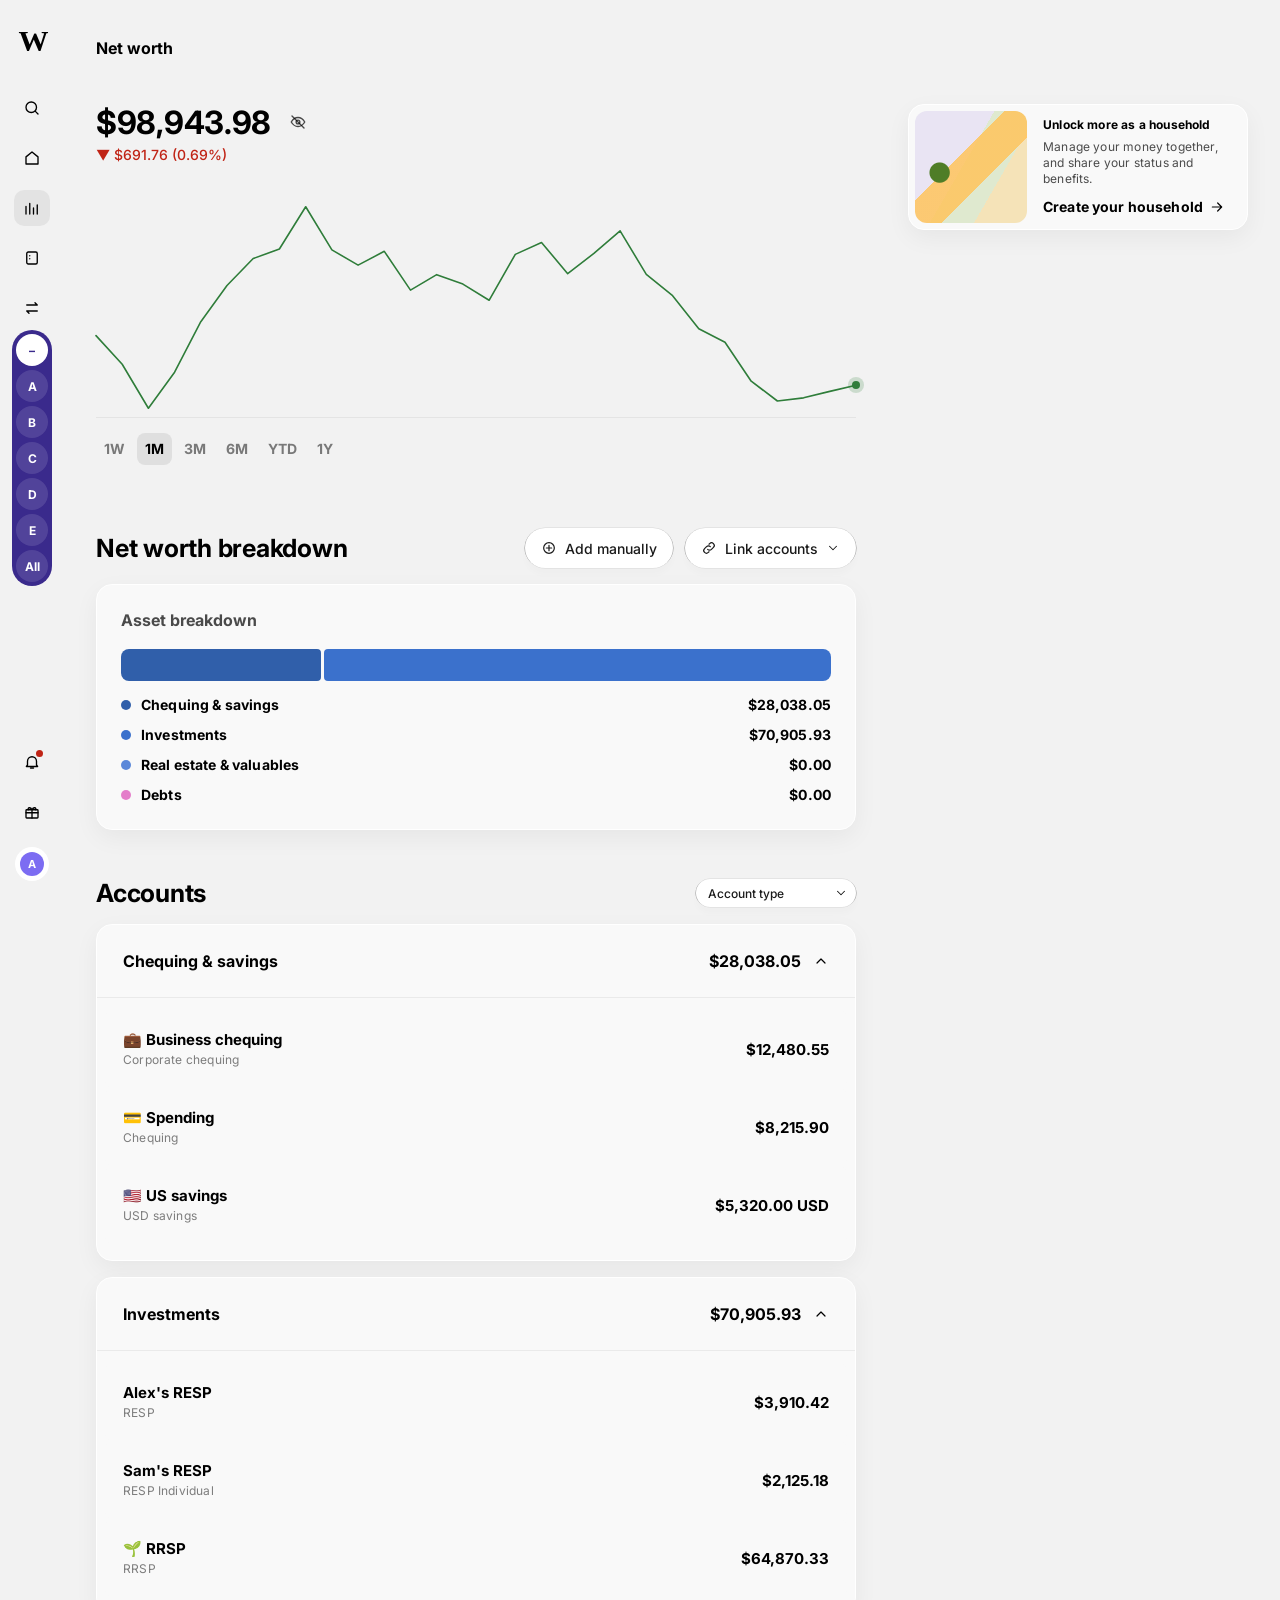
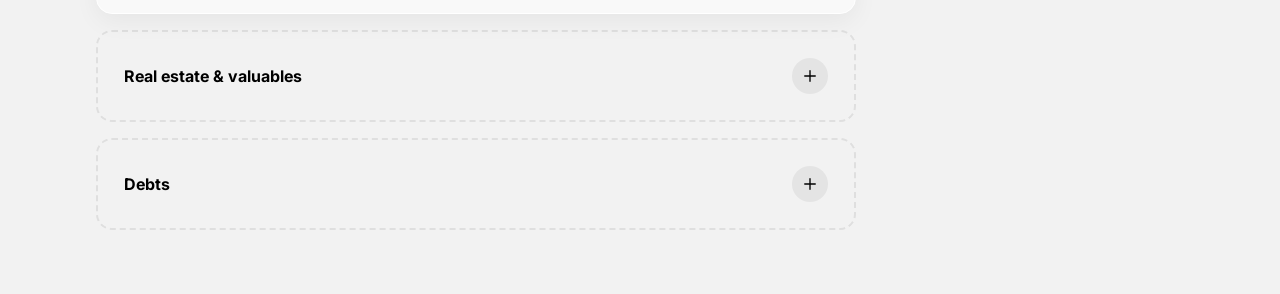
==== commit ab4542ec: "Refine option B: Customize as a top-right page action Desktop gets a Customize pill in the page head" ====
--- a/index.html
+++ b/index.html
@@ -35,10 +35,14 @@
   <header class="mobile-header">
     <button class="back-btn" aria-label="Back"><svg viewBox="0 0 24 24"><path d="M19 12H5m6-6-6 6 6 6"/></svg></button>
     <h1>Net worth</h1>
+    <div class="header-actions" id="mobileActions"></div>
   </header>
 
   <main class="page">
-    <h1 class="page-title">Net worth</h1>
+    <div class="page-head">
+      <h1 class="page-title">Net worth</h1>
+      <div class="page-actions" id="pageActions"></div>
+    </div>
 
     <div class="layout">
       <div class="content">
@@ -50,9 +54,6 @@
             <span class="total" id="total"></span>
             <button class="hide-btn" id="hideBtn" aria-label="Hide balances">
               <svg viewBox="0 0 24 24"><path d="M3 12s3.5-6 9-6 9 6 9 6-3.5 6-9 6-9-6-9-6z"/><circle cx="12" cy="12" r="2.5"/><path d="M4 4l16 16"/></svg>
-            </button>
-            <button class="hide-btn" id="customizeBtn" aria-label="Customize your net worth" hidden>
-              <svg viewBox="0 0 24 24"><path d="M4 7h10M18 7h2M4 17h4M12 17h8"/><circle cx="16" cy="7" r="2"/><circle cx="10" cy="17" r="2"/></svg>
             </button>
           </div>
           <div class="change" id="change"></div>
--- a/styles.css
+++ b/styles.css
@@ -121,11 +121,16 @@
 /* ---------- Page layout ---------- */
 
 .page { padding: 24px 32px 64px calc(var(--sidebar-w) + 32px); }
-.page-title { font-size: 16px; font-weight: 700; line-height: 22px; margin-bottom: 48px; }
+.page-head { display: flex; align-items: center; gap: 12px; min-height: 48px; margin-bottom: 32px; }
+.page-title { font-size: 16px; font-weight: 700; line-height: 22px; }
+.page-actions { display: flex; gap: 10px; margin-left: auto; }
+.page-actions:empty { display: none; }
+.page-actions .pill { height: 48px; padding: 0 20px; font-size: 15px; }
+.page-actions .pill svg { width: 18px; height: 18px; }
 
 .layout { display: flex; gap: 32px; align-items: flex-start; }
 .content { flex: 0 1 var(--content-w); min-width: 0; display: flex; flex-direction: column; gap: 48px; }
-.aside { flex: 0 0 340px; margin-left: auto; position: sticky; top: 24px; margin-top: -40px; }
+.aside { flex: 0 0 340px; margin-left: auto; position: sticky; top: 24px; }
 
 /* ---------- Summary + chart ---------- */
 
@@ -402,7 +407,7 @@
 .mobile-header, .tabbar, .mobile-only { display: none; }
 
 @media (max-width: 720px) {
-  .sidebar, .aside, .page-title, .head-actions { display: none; }
+  .sidebar, .aside, .page-head, .head-actions { display: none; }
 
   .mobile-header {
     display: flex;
@@ -724,7 +729,7 @@
   position: fixed;
   z-index: 40;
   left: 50%;
-  bottom: 104px;
+  bottom: 32px;
   transform: translateX(-50%);
   display: flex;
   align-items: center;
@@ -740,41 +745,34 @@
 .toast[hidden] { display: none; }
 .toast button { border: 0; background: none; color: #9cc1ff; font-weight: 700; }
 
-/* Prototype switcher (not part of the design) */
+/* Prototype switcher (not part of the design): a slim column in the
+   sidebar, below the nav icons, so it never covers the page. */
 .switcher {
   position: fixed;
   z-index: 50;
-  left: 50%;
-  bottom: 20px;
-  transform: translateX(-50%);
-  display: flex;
-  align-items: center;
-  gap: 14px;
-  padding: 8px 16px 8px 8px;
+  left: 12px;
+  top: 330px;
+  display: flex;
+  flex-direction: column;
+  gap: 4px;
+  padding: 4px;
   border-radius: 1000px;
   background: #3a2a8c;
-  color: #fff;
-  font-size: 13px;
-  box-shadow: 0 8px 24px rgba(58, 42, 140, 0.35);
-  white-space: nowrap;
-}
-.sw-buttons { display: flex; gap: 4px; }
+}
 .sw-btn {
-  min-width: 32px;
+  width: 32px;
   height: 32px;
-  padding: 0 10px;
   display: grid;
   place-items: center;
-  border-radius: 1000px;
+  border-radius: 50%;
   color: #fff;
   text-decoration: none;
+  font-size: 12px;
   font-weight: 700;
   background: rgba(255, 255, 255, 0.12);
 }
 .sw-btn:hover { background: rgba(255, 255, 255, 0.24); }
 .sw-btn.is-active { background: #fff; color: #3a2a8c; }
-.sw-hint b { font-weight: 700; margin-right: 4px; }
-.sw-hint { opacity: 0.9; }
 
 @media (max-width: 720px) {
   .row-action.d-eye { display: none; }
@@ -798,14 +796,29 @@
   .switcher {
     position: static;
     transform: none;
-    flex-direction: column;
-    align-items: stretch;
-    gap: 8px;
+    flex-direction: row;
+    justify-content: space-between;
     margin: 8px 16px 0;
-    padding: 10px;
-    border-radius: 16px;
-    white-space: normal;
   }
-  .sw-buttons { justify-content: space-between; }
-  .sw-hint { padding: 0 4px; font-size: 12px; }
-}
+}
+
+/* B: the header action on mobile, a circle button like the pencil and gear */
+.header-actions { display: none; }
+@media (max-width: 720px) {
+  .header-actions { display: flex; position: absolute; right: 16px; }
+  .header-actions .back-btn { position: static; }
+}
+
+/* B: status line in the account panel */
+.status-line {
+  display: flex;
+  align-items: center;
+  gap: 8px;
+  margin-top: 8px;
+  padding: 14px 0;
+  border-top: 1px solid var(--divider);
+  font-size: 13px;
+  color: var(--text-muted);
+}
+.status-line svg { width: 16px; height: 16px; }
+.link-btn { margin-left: auto; border: 0; background: none; padding: 0; font-weight: 700; color: var(--text); text-decoration: underline; }
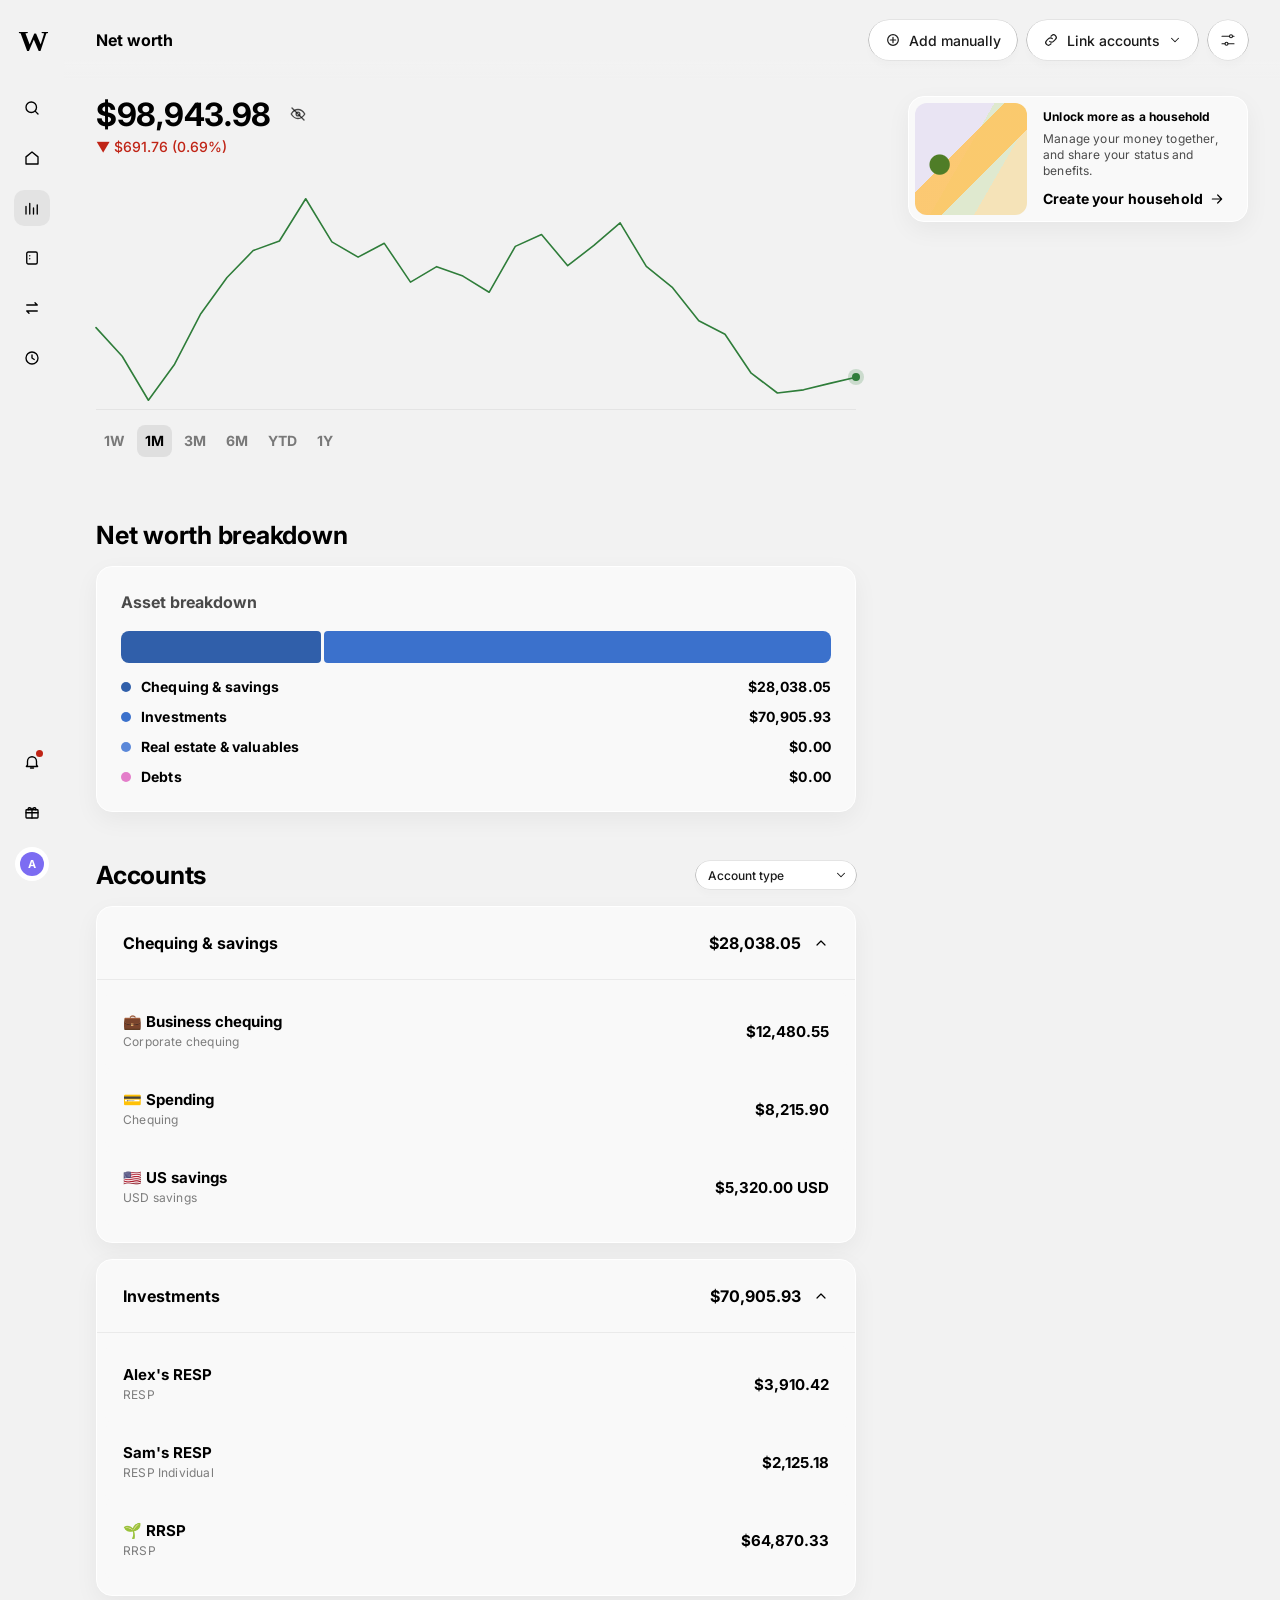
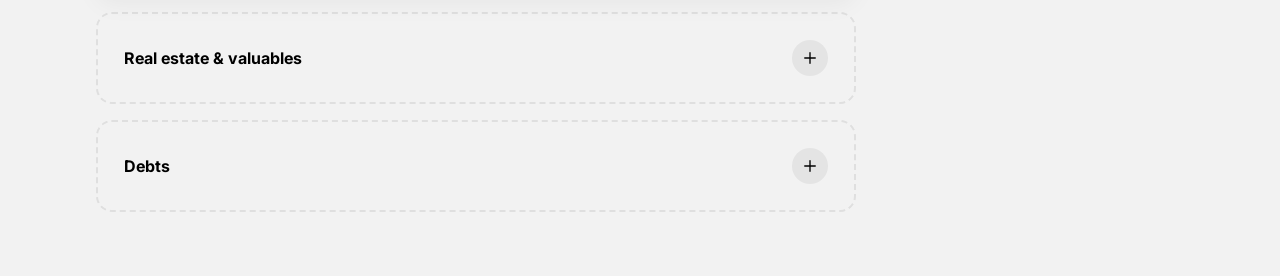
==== commit 2c015130: "Refine design B and make it the default - Customize is a 40px round icon button (1.5px stroke), top " ====
--- a/index.html
+++ b/index.html
@@ -10,8 +10,6 @@
 </head>
 <body>
 
-  <!-- Prototype switcher: not part of the design -->
-  <div class="switcher" id="switcher"></div>
 
   <!-- Desktop sidebar -->
   <nav class="sidebar" aria-label="Main">
@@ -41,7 +39,10 @@
   <main class="page">
     <div class="page-head">
       <h1 class="page-title">Net worth</h1>
-      <div class="page-actions" id="pageActions"></div>
+      <div class="page-actions" id="pageActions">
+        <button class="pill"><svg viewBox="0 0 24 24"><circle cx="12" cy="12" r="8"/><path d="M12 8v8M8 12h8"/></svg>Add manually</button>
+        <button class="pill"><svg viewBox="0 0 24 24"><path d="M10 14a4 4 0 0 0 5.66 0l3-3a4 4 0 0 0-5.66-5.66l-1 1M14 10a4 4 0 0 0-5.66 0l-3 3a4 4 0 0 0 5.66 5.66l1-1"/></svg>Link accounts<svg class="chev" viewBox="0 0 24 24"><path d="m6 9 6 6 6-6"/></svg></button>
+      </div>
     </div>
 
     <div class="layout">
@@ -66,10 +67,6 @@
         <section>
           <div class="section-head">
             <h2>Net worth breakdown</h2>
-            <div class="head-actions">
-              <button class="pill"><svg viewBox="0 0 24 24"><circle cx="12" cy="12" r="8"/><path d="M12 8v8M8 12h8"/></svg>Add manually</button>
-              <button class="pill"><svg viewBox="0 0 24 24"><path d="M10 14a4 4 0 0 0 5.66 0l3-3a4 4 0 0 0-5.66-5.66l-1 1M14 10a4 4 0 0 0-5.66 0l-3 3a4 4 0 0 0 5.66 5.66l1-1"/></svg>Link accounts<svg class="chev" viewBox="0 0 24 24"><path d="m6 9 6 6 6-6"/></svg></button>
-            </div>
           </div>
           <div class="card breakdown">
             <span class="card-label">Asset breakdown</span>
--- a/styles.css
+++ b/styles.css
@@ -121,16 +121,41 @@
 /* ---------- Page layout ---------- */
 
 .page { padding: 24px 32px 64px calc(var(--sidebar-w) + 32px); }
-.page-head { display: flex; align-items: center; gap: 12px; min-height: 48px; margin-bottom: 32px; }
+/* Sticky on desktop, like the mobile header, so the actions stay in reach */
+.page-head {
+  position: sticky;
+  top: 0;
+  z-index: 10;
+  display: flex;
+  align-items: center;
+  gap: 12px;
+  min-height: 48px;
+  margin: -24px -32px 16px;
+  padding: 20px 32px 20px;
+  background: linear-gradient(var(--page-bg) 75%, rgba(242, 242, 242, 0));
+}
 .page-title { font-size: 16px; font-weight: 700; line-height: 22px; }
 .page-actions { display: flex; gap: 10px; margin-left: auto; }
-.page-actions:empty { display: none; }
-.page-actions .pill { height: 48px; padding: 0 20px; font-size: 15px; }
-.page-actions .pill svg { width: 18px; height: 18px; }
+.page-actions .pill { font-size: 14px; }
+
+/* Round icon button, 40 x 40, like the gear on account pages */
+.icon-btn {
+  width: 40px;
+  height: 40px;
+  display: grid;
+  place-items: center;
+  border: 0;
+  border-radius: 50%;
+  background: #fff;
+  box-shadow: var(--pill-shadow);
+  color: var(--text-strong);
+}
+.icon-btn svg { width: 18px; height: 18px; stroke-width: 1.5; }
+.icon-btn:hover { background: #fafafa; }
 
 .layout { display: flex; gap: 32px; align-items: flex-start; }
 .content { flex: 0 1 var(--content-w); min-width: 0; display: flex; flex-direction: column; gap: 48px; }
-.aside { flex: 0 0 340px; margin-left: auto; position: sticky; top: 24px; }
+.aside { flex: 0 0 340px; margin-left: auto; position: sticky; top: 96px; }
 
 /* ---------- Summary + chart ---------- */
 
@@ -182,7 +207,6 @@
   margin-bottom: 16px;
 }
 .section-head h2 { font-size: 25px; font-weight: 700; line-height: 30px; letter-spacing: -0.25px; }
-.head-actions { display: flex; gap: 12px; }
 
 .pill {
   display: inline-flex;
@@ -407,7 +431,7 @@
 .mobile-header, .tabbar, .mobile-only { display: none; }
 
 @media (max-width: 720px) {
-  .sidebar, .aside, .page-head, .head-actions { display: none; }
+  .sidebar, .aside, .page-head { display: none; }
 
   .mobile-header {
     display: flex;
@@ -572,20 +596,22 @@
 /* B and E: total note under the change line */
 .total-note { margin-top: 10px; }
 .total-note:empty { display: none; }
+/* Same look as the row tag: grey and compact, but clickable */
 .chip-btn {
   display: inline-flex;
   align-items: center;
-  gap: 6px;
-  height: 28px;
-  padding: 0 12px;
+  gap: 4px;
+  height: 22px;
+  padding: 0 8px;
   border: 0;
   border-radius: 1000px;
-  background: rgba(59, 113, 204, 0.12);
-  color: #23508f;
-  font-size: 12px;
-  font-weight: 700;
-}
-.chip-btn svg { width: 14px; height: 14px; }
+  background: rgba(0, 0, 0, 0.06);
+  color: var(--text-muted);
+  font-size: 11px;
+  font-weight: 500;
+}
+.chip-btn svg { width: 12px; height: 12px; stroke-width: 1.5; }
+.chip-btn:hover { background: rgba(0, 0, 0, 0.1); color: var(--text); }
 .note-text { font-size: 13px; color: var(--text-muted); }
 
 /* E: saved views */
@@ -703,7 +729,7 @@
   font-size: 13px;
   color: var(--text-muted);
 }
-.sheet-preview strong { display: block; margin-top: 2px; font-size: 22px; color: var(--text); }
+.sheet-preview strong { display: block; margin-bottom: 2px; font-size: 22px; color: var(--text); }
 .sheet-group { margin-top: 16px; font-size: 12px; font-weight: 700; color: var(--text-subtle); letter-spacing: 0.3px; }
 .check-row { display: flex; align-items: center; gap: 12px; padding: 12px 0; border-bottom: 1px solid var(--divider); cursor: pointer; }
 .check-row input { width: 18px; height: 18px; accent-color: #000; margin: 0; }
@@ -745,35 +771,6 @@
 .toast[hidden] { display: none; }
 .toast button { border: 0; background: none; color: #9cc1ff; font-weight: 700; }
 
-/* Prototype switcher (not part of the design): a slim column in the
-   sidebar, below the nav icons, so it never covers the page. */
-.switcher {
-  position: fixed;
-  z-index: 50;
-  left: 12px;
-  top: 330px;
-  display: flex;
-  flex-direction: column;
-  gap: 4px;
-  padding: 4px;
-  border-radius: 1000px;
-  background: #3a2a8c;
-}
-.sw-btn {
-  width: 32px;
-  height: 32px;
-  display: grid;
-  place-items: center;
-  border-radius: 50%;
-  color: #fff;
-  text-decoration: none;
-  font-size: 12px;
-  font-weight: 700;
-  background: rgba(255, 255, 255, 0.12);
-}
-.sw-btn:hover { background: rgba(255, 255, 255, 0.24); }
-.sw-btn.is-active { background: #fff; color: #3a2a8c; }
-
 @media (max-width: 720px) {
   .row-action.d-eye { display: none; }
   .is-excluded .row-action.d-eye { display: grid; }
@@ -793,13 +790,6 @@
 
   .toast { bottom: 100px; }
 
-  .switcher {
-    position: static;
-    transform: none;
-    flex-direction: row;
-    justify-content: space-between;
-    margin: 8px 16px 0;
-  }
 }
 
 /* B: the header action on mobile, a circle button like the pencil and gear */
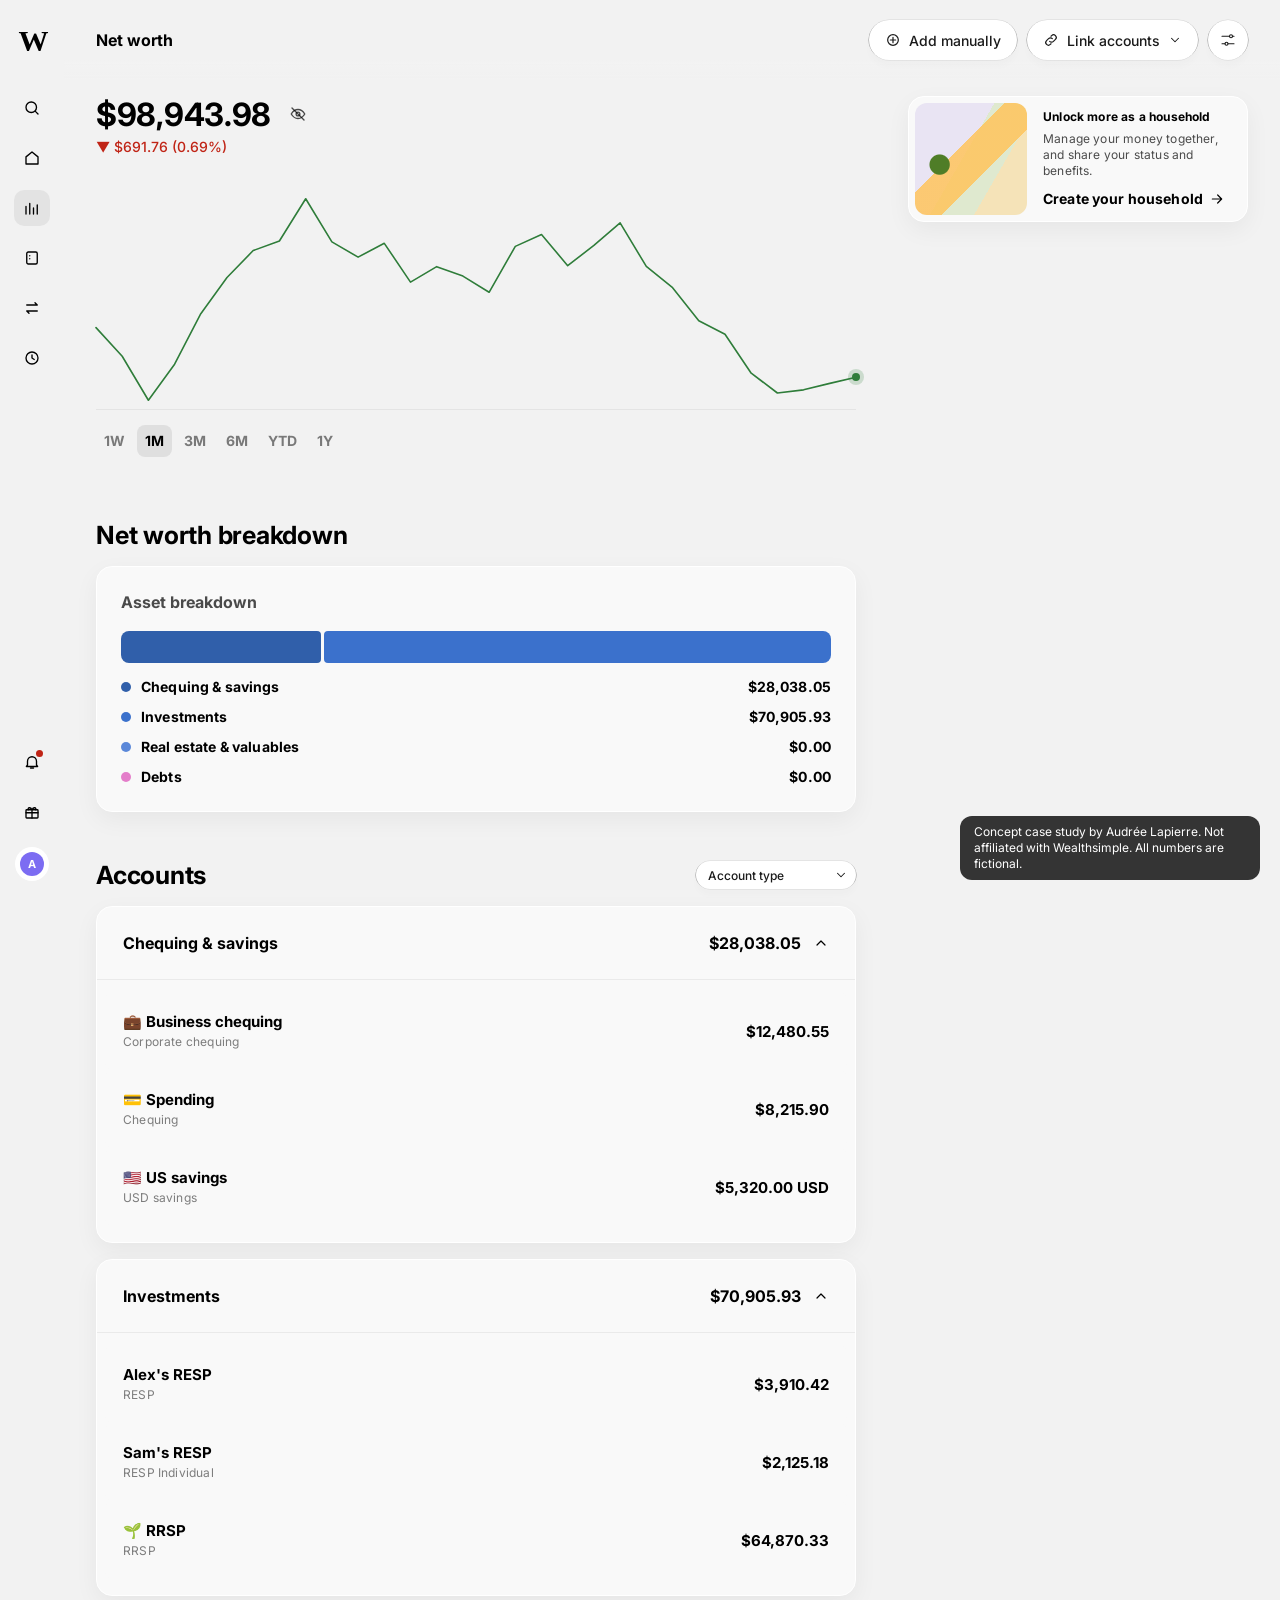
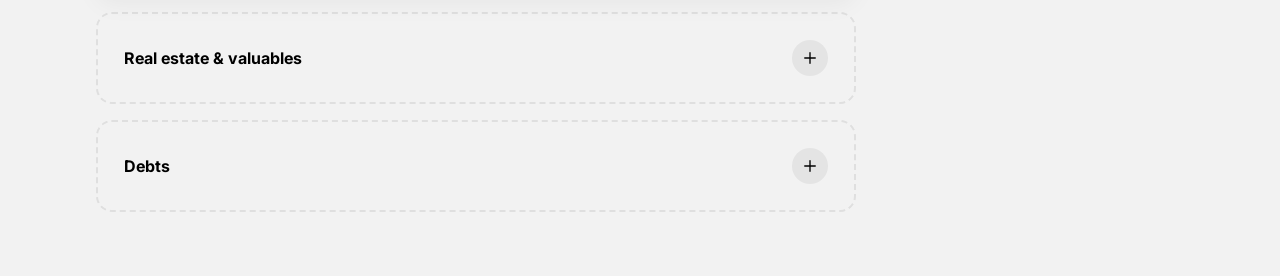
==== commit 93e0b598: "Add portfolio disclaimer and hide from search engines Adds a 'Concept case study, not affiliated wit" ====
--- a/index.html
+++ b/index.html
@@ -3,12 +3,16 @@
 <head>
   <meta charset="utf-8">
   <meta name="viewport" content="width=device-width, initial-scale=1">
+  <meta name="robots" content="noindex">
   <title>Net worth</title>
   <link rel="preconnect" href="https://fonts.googleapis.com">
   <link rel="stylesheet" href="https://fonts.googleapis.com/css2?family=Inter:wght@400;500;700&display=swap">
   <link rel="stylesheet" href="styles.css">
 </head>
 <body>
+
+  <!-- Portfolio disclaimer -->
+  <a class="concept-note" href="prototypes.html">Concept case study by Audrée Lapierre. Not affiliated with Wealthsimple. All numbers are fictional.</a>
 
 
   <!-- Desktop sidebar -->
--- a/styles.css
+++ b/styles.css
@@ -812,3 +812,23 @@
 }
 .status-line svg { width: 16px; height: 16px; }
 .link-btn { margin-left: auto; border: 0; background: none; padding: 0; font-weight: 700; color: var(--text); text-decoration: underline; }
+
+/* Portfolio disclaimer: a quiet pill, bottom right on desktop, top of the page on mobile */
+.concept-note {
+  position: fixed;
+  z-index: 15;
+  right: 20px;
+  bottom: 20px;
+  max-width: 300px;
+  padding: 8px 14px;
+  border-radius: 12px;
+  background: rgba(26, 26, 26, 0.88);
+  color: #fff;
+  font-size: 12px;
+  line-height: 16px;
+  text-decoration: none;
+}
+.concept-label { margin-bottom: 16px; font-size: 13px; font-weight: 500; color: var(--text-muted); }
+@media (max-width: 720px) {
+  .concept-note { position: static; display: block; max-width: none; margin: 8px 16px 0; text-align: center; }
+}
